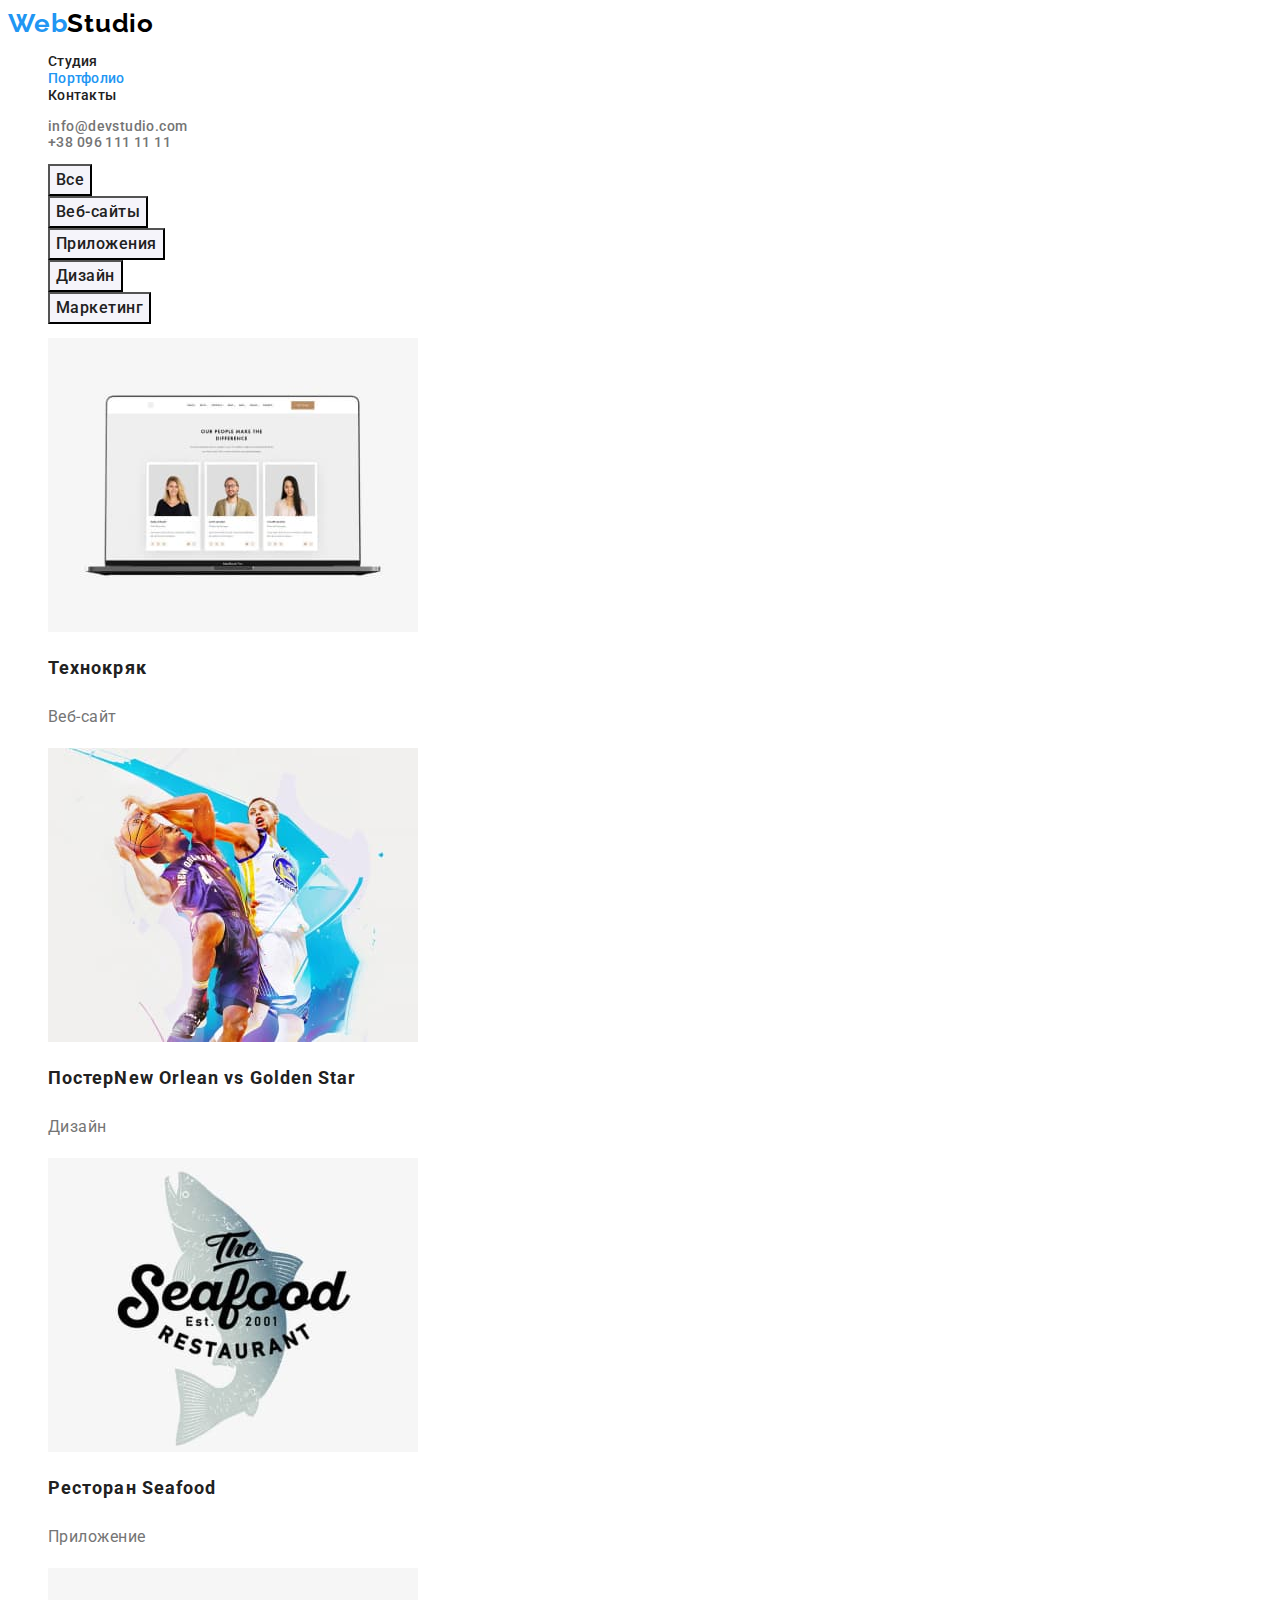
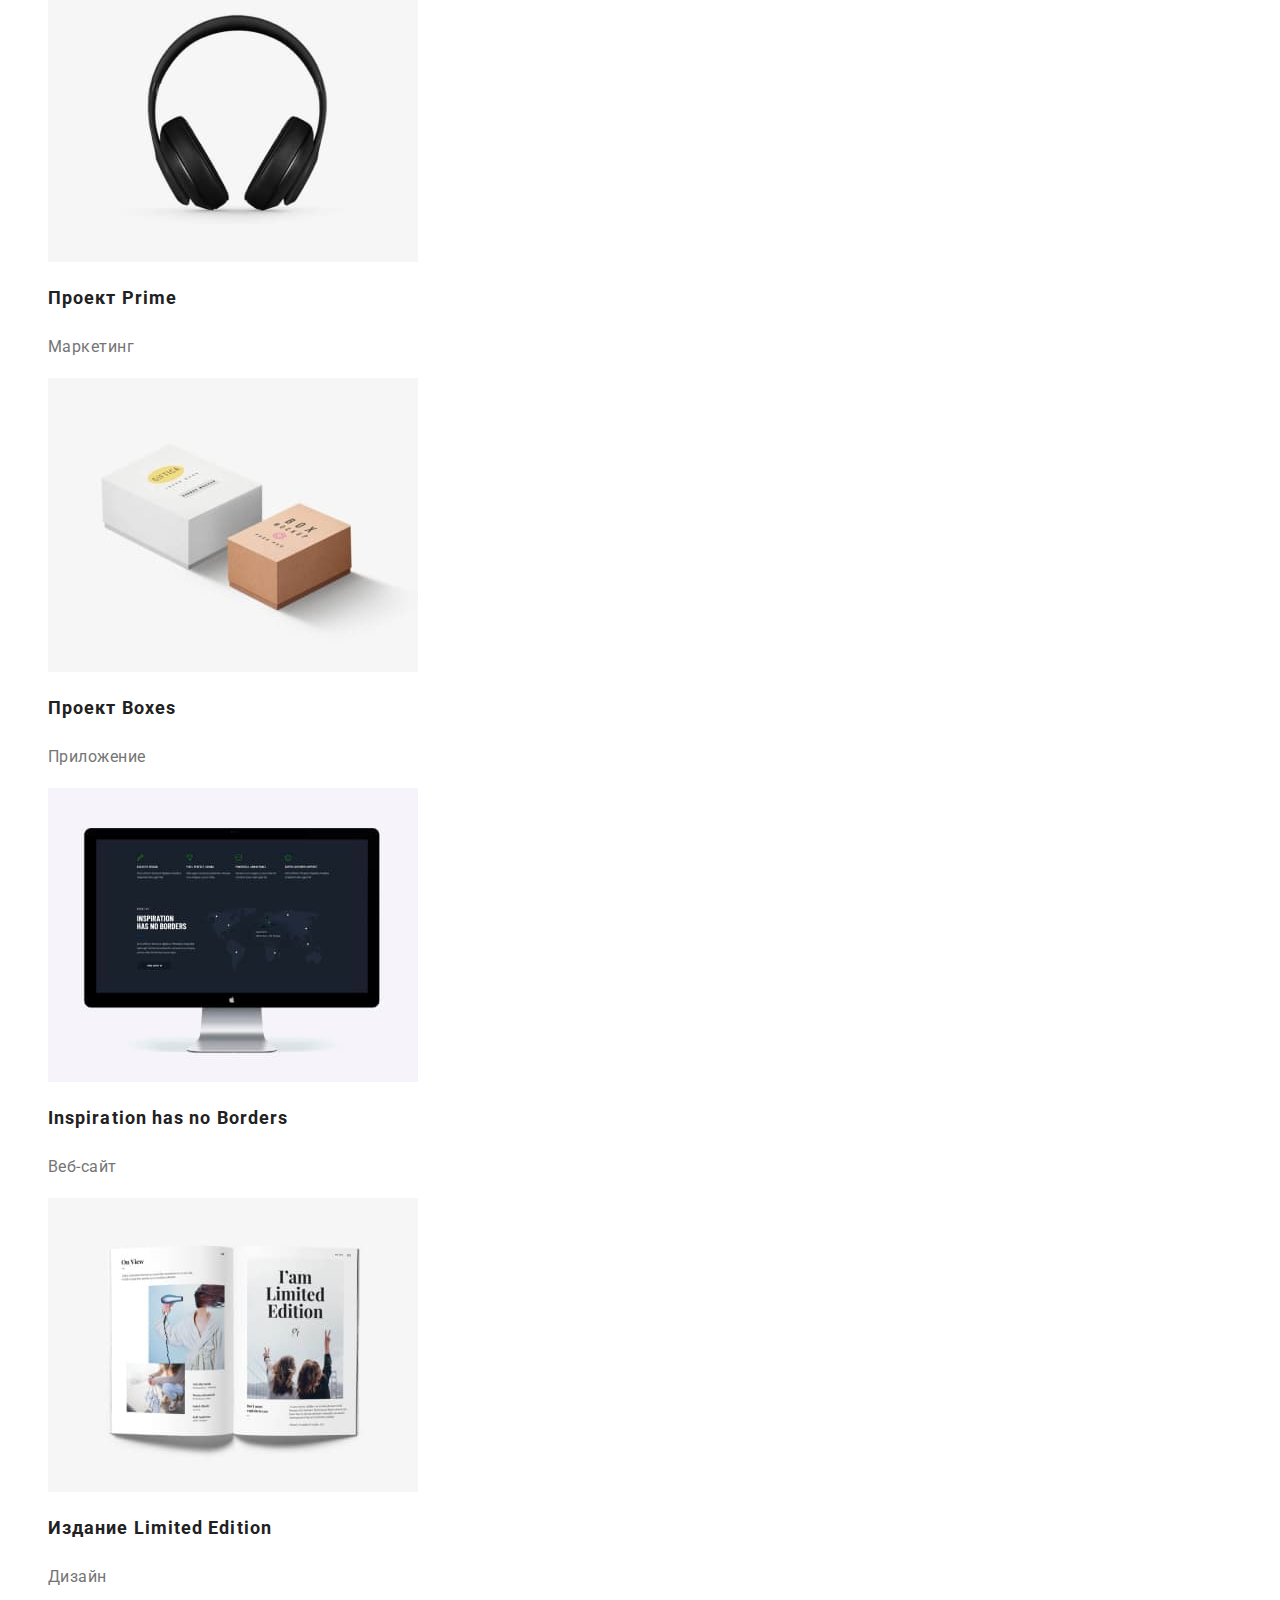
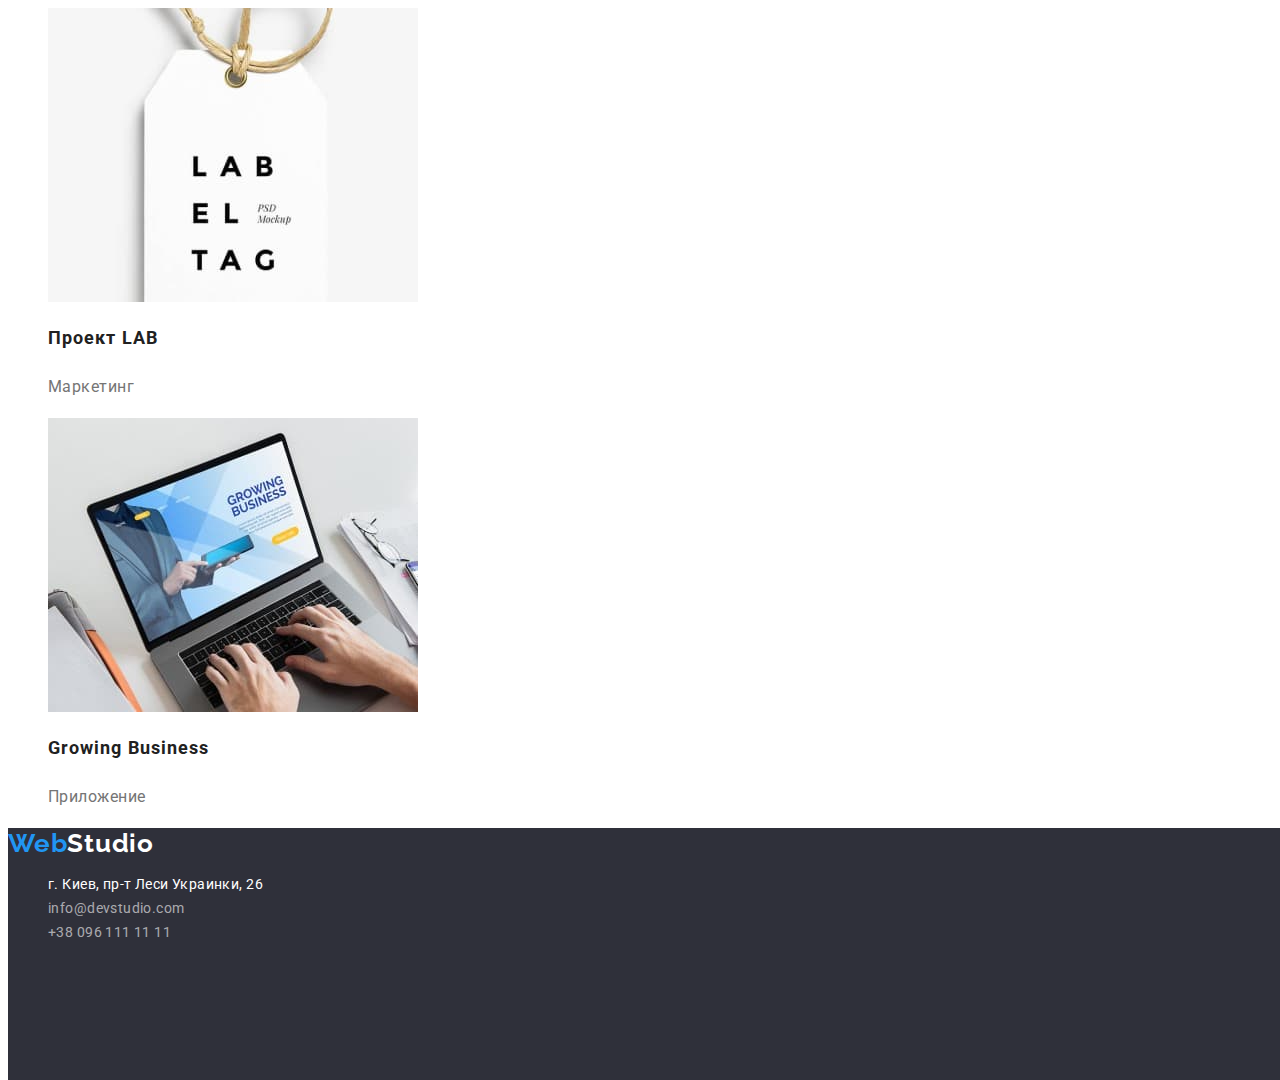
==== portfolio.html @ a4dda457 "Initial commit" ====
<!DOCTYPE html>
<html lang="ru">
<head>
    <meta charset="UTF-8">
    <meta http-equiv="X-UA-Compatible" content="IE=edge">
    <meta name="viewport" content="width=device-width, initial-scale=1.0">
    <title>Portfolio</title>
    <link href="https://fonts.googleapis.com/css2?family=Oleo+Script&family=Raleway:wght@700&family=Roboto:wght@400;500;700;900&display=swap" rel="stylesheet">
    <link rel="stylesheet" href="./CSS/styles.css">
</head>
<body>
    <!---Шапка сайта-->
    <header class="header">
        <nav class="nav">
            <a class="nav-logo-link link" href=""><span class="logo">Web</span>Studio</a>
            <ul class="nav-list">
                <li class="nav-item item"><a class="nav-link link" href="./index.html">Студия</a></li>
                <li class="nav-item item"><a class="nav-link link current" href="./portfolio.html">Портфолио</a></li>
                <li class="nav-item item"><a class="nav-link link" href="">Контакты</a></li>
            </ul>
        </nav>
            <ul class="header-contact">
                <li class="contact-item item"><a class="contact-link link" href="mailto:info@devstudio.com">info@devstudio.com</a></li>
                <li class="contact-item item"><a class="contact-link link" href="tel:+380961111111">+38 096 111 11 11</a></li>
            </ul>
        </header>

    <main>
         <section class="project">
            <h1 hidden>Портфолио</h1> 
            <!---Фильтр-->   
            <ul class="filter-list">
                <li class="filter-item item">
                   <button class="filter-btn" type="button">Все</button>
                </li>
                <li class="filter-item item">
                    <button class="filter-btn" type="button">Веб-сайты</button>
                   </li>
                <li class="filter-item item">
                    <button class="filter-btn" type="button">Приложения</button>
                   </li>
                <li class="filter-item item">
                    <button class="filter-btn" type="button">Дизайн</button>
                   </li>
                <li class="filter-item item">
                    <button class="filter-btn" type="button">Маркетинг</button>
                   </li>
                   <!---Портфолио-->
            </ul> 
             <ul class="project-list">
                <li class="project-item item">
                     <a class="project-link link" href="">
                        <img class="project-img" src="./images/img21.jpg" alt="Ноут с сайтом" width="370" height="294">
                        <h2 class="project-title">Технокряк</h2>
                        <p class="project-text" >Веб-сайт</p>
                        <!--
                        <p>Технокряк это современная площадка распространения коронавируса. Компании используют эту платформу для цифрового шпионажа и атак на защищённые сервера конкурентов.</p>-->
                     </a>
                </li>
                <li class="project-item item">
                     <a class="project-link link" href="">
                        <img class="project-img" src="./images/img22.jpg" alt="Баскетболисты" width="370" height="294">
                        <h2 class="project-title">Постер<span lang="en">New Orlean vs Golden Star</span> </h2>
                        <p class="project-text">Дизайн</p>
                     </a>
                </li>
                <li class="project-item item">
                    <a class="project-link link" href="">
                       <img src="./images/img23.jpg" alt="Рыба с надписью" width="370" height="294">
                       <h2 class="project-title">Ресторан <span lang="en">Seafood</span></h2>
                       <p class="project-text">Приложение</p>
                    </a>
                </li>
                <li class="project-item item">
                <a class="project-link link" href="">
                   <img src="./images/img24.jpg" alt="Наушнии" width="370" height="294"> 
                   <h2 class="project-title">Проект <span lang="en">Prime</span></h2>
                   <p class="project-text">Маркетинг</p>
                </a>
                </li>
                <li class="project-item item">
                    <a class="project-link link" href="">
                       <img src="./images/img25.jpg" alt="Две коробки" width="370" height="294">
                       <h2 class="project-title">Проект <span lang="en">Boxes</span></h2>
                       <p class="project-text">Приложение</p>
                    </a>
                </li>
                <li class="project-item item">
                   <a class="project-link link" href="">
                      <img src="./images/img26.jpg" alt="Компьютер с активной страницей сайта" width="370" height="294">
                      <h2 class="project-title" lang="en">Inspiration has no Borders</h2>
                      <p class="project-text">Веб-сайт</p>
                   </a>
                </li>
                <li class="project-item item">
               <a class="project-link link" href="">
                  <img src="./images/img27.jpg" alt="Журнал в развороте" width="370" height="294">
                  <h2 class="project-title">Издание <span lang="en">Limited Edition</span></h2>
                  <p class="project-text">Дизайн</p>
               </a>
                </li>
                <li class="project-item item">
                    <a class="project-link link" href="">
                       <img src="./images/img28.jpg" alt="Ярлык" width="370" height="294">
                       <h2 class="project-title">Проект <span lang="en">LAB</span></h2>
                       <p class="project-text">Маркетинг</p>
                    </a>
                </li>
                <li class="project-item item">
                <a class="project-link link" href="">
                   <img src="./images/img29.jpg" alt="Ноут с руками на клавиатуре" width="370" height="294">
                   <h2 class="project-title" lang="en">Growing Business</h2>
                   <p class="project-text">Приложение</p>
                </a>
                </li>
             </ul>
         </section>
    </main>
<!---Футор-->
    <footer class="footer">
        <a class="footer-logo-link link" href=""><span class="logo">Web</span>Studio</a>
        <address class="footer-address">
         <ul class="address-list"> 
            <li class="address-item item"><a class="adress-location link" href="https://goo.gl/maps/wizjQyX9kH2uUNJ5A" target="_blank" rel="noopener noreferrer">г. Киев, пр-т Леси Украинки, 26</a></li>
            <li class="address-item item"><a class="address-link link" href="mailto:info@devstudio.com">info@devstudio.com</a></li>
            <li class="address-item item"><a class="address-link link" href="tel:+380961111111">+38 096 111 11 11</a></li>
         </ul>
        </address>
    </footer>
</body>
</html>
---- CSS/styles.css ----
:root {
 /*Основные шрифты*/
--main-font: Roboto, sans-serif;
--sacondary-font: Raleway, sans-serif;
 /*Цвет текста*/
--main-color: #757575;
--white-text: #FFFFFF;
--select-color: #2196F3;
--bleak-text: #000000;
--main-grey: #212121;
/*Цвет фона*/
--main-background: #FFFFFF;
--footer-background: #2F303A;
--section-background: #F5F4FA;
/*Цвет кнопок*/
--activ-btn: #188CE8;
}

body {
    color: var(--main-color);
    background-color: var(--main-background);
    font-family: var(--main-font);
    font-weight: 400;
    font-size: 14px;
    line-height: 1,71;
    letter-spacing: 0.03em;
}
.header {
    /*position: absolute;
    width: 1600px;
    height: 80px;
    left: 0px;
    top: 0px;*/
    background: var(--main-background);}
              /*Логотип*/
.nav-logo-link, .footer-logo-link {
    font-family: var(--sacondary-font);
    font-weight: 700;
    font-size: 26px;
    line-height: 1.19;
    letter-spacing: 0.03em;}
.nav-logo-link {
    color: var(--bleak-text);}
.footer-logo-link {
    color: var(--white-text);}
.logo {
    color: var(--select-color)}

.team {
    background-color: var(--section-background);
}
.link {
    text-decoration: none;}
.item {
    list-style-type: none;}
.nav-link {
font-family: var(--main-font);
font-weight: 500;
font-size: 14px;
line-height: 1.14;
letter-spacing: 0.02em;
color: var(--main-grey);
}
.contact-link {
    font-weight: 500;
    color: var(--main-color);
}
.nav-link:hover,
.nav-link:focus, .contact-link:hover, .contact-link:focus {
    color: var(--select-color);
}
.link.current {
    color: var(--select-color);
}
         /*Герой*/

.hero {
    width: 1600px;
    /*position: absolute;
height: 600px;
left: 0px;
top: 80px;*/
background: var(--footer-background);}
.hero-title {
font-family: var(--main-font);
font-weight: 900;
font-size: 44px;
line-height: 1.36;
text-align: center;
letter-spacing: 0.06em;
text-transform: uppercase;
color: var(--white-text); }
          /*Кнопка*/
.hero-btn {
    width: 200px;
    height: 50px;
    left: 700px;
    font-family: var(--main-font);
    font-weight: 700;
    font-size: 16px;
    line-height: 1.88;
    text-align: center;
    color: var(--white-text);
    background-color: var(--select-color);
}
.hero-btn:hover, .hero-btn:focus {
    background-color: var(--activ-btn);
}
       /*Особенности*/
.peculiarity-title {
font-family: var(--main-font);
font-weight: 700;
font-size: 14px;
line-height: 1.14;
letter-spacing: 0.03em;
text-transform: uppercase;
color: var(--main-grey)}
.peculiarity-text {
    font-family: var(--main-font);
font-weight: normal400;
font-size: 14px;
line-height: 1.71;
letter-spacing: 0.03em;
color: var(--main-color);
}
      /*Команда*/
.team-list {
    width: 1600px;
    background-color: var(--section-background);
}
.team-title {
    font-family: var(--main-font);
    font-weight: 500;
    font-size: 16px;
    line-height: 1.19;
/*
letter-spacing: 0.03em;*/
color: var(--main-grey);
}
.team-text {
    font-family: var(--main-font);
    font-weight: 400;
    font-size: 16px;
    line-height: 1.19;
/* text-align: center;*/
    letter-spacing: 0.03em;
    color: var(--main-color);
}
.performance-title, .team-caption {
    font-family: var(--main-font);
    font-weight: 700;
    font-size: 36px;
    line-height: 1.17;
    text-align: center;
    letter-spacing: 0.03em;
    color: var(--main-grey);
}
          /*Футер*/
.footer {
    background-color: var(--footer-background);
    position: absolute;
    width: 1600px;
    height: 252px;
    color: var(--white-text);
    background: var(--footer-background)
}
.adress-location, .address-link {
    font-style: normal;
    font-family: var(--main-font);
    font-weight: 400;
    font-size: 14px;
    line-height: 1.71;
}
.adress-location {
    color: var(--white-text)}
.address-link {
        color: rgba(255, 255, 255, 0.6);}

 /*Портфолио*/
 .filter-btn {
    font-family: var(--main-font);
    font-weight: 500;
    font-size: 16px;
    line-height: 1.63;
    text-align: center;
    letter-spacing: 0.03em;
    color: var(--main-grey);
    background: var(--section-background);
 }
 .filter-btn:hover, .filter-btn:focus {
    color: var(--white-text);
    background: #2196F3;}
.project-title {
    font-family: var(--main-font);
    font-weight: 700;
    font-size: 18px;
    line-height: 2;
    letter-spacing: 0.06em;
    color: var(--main-grey);}
.project-text {
    font-family: var(--main-font);
    font-weight: 400;
    font-size: 16px;
    line-height: 1.88;
    letter-spacing: 0.03em;
    color: var(--main-color)}
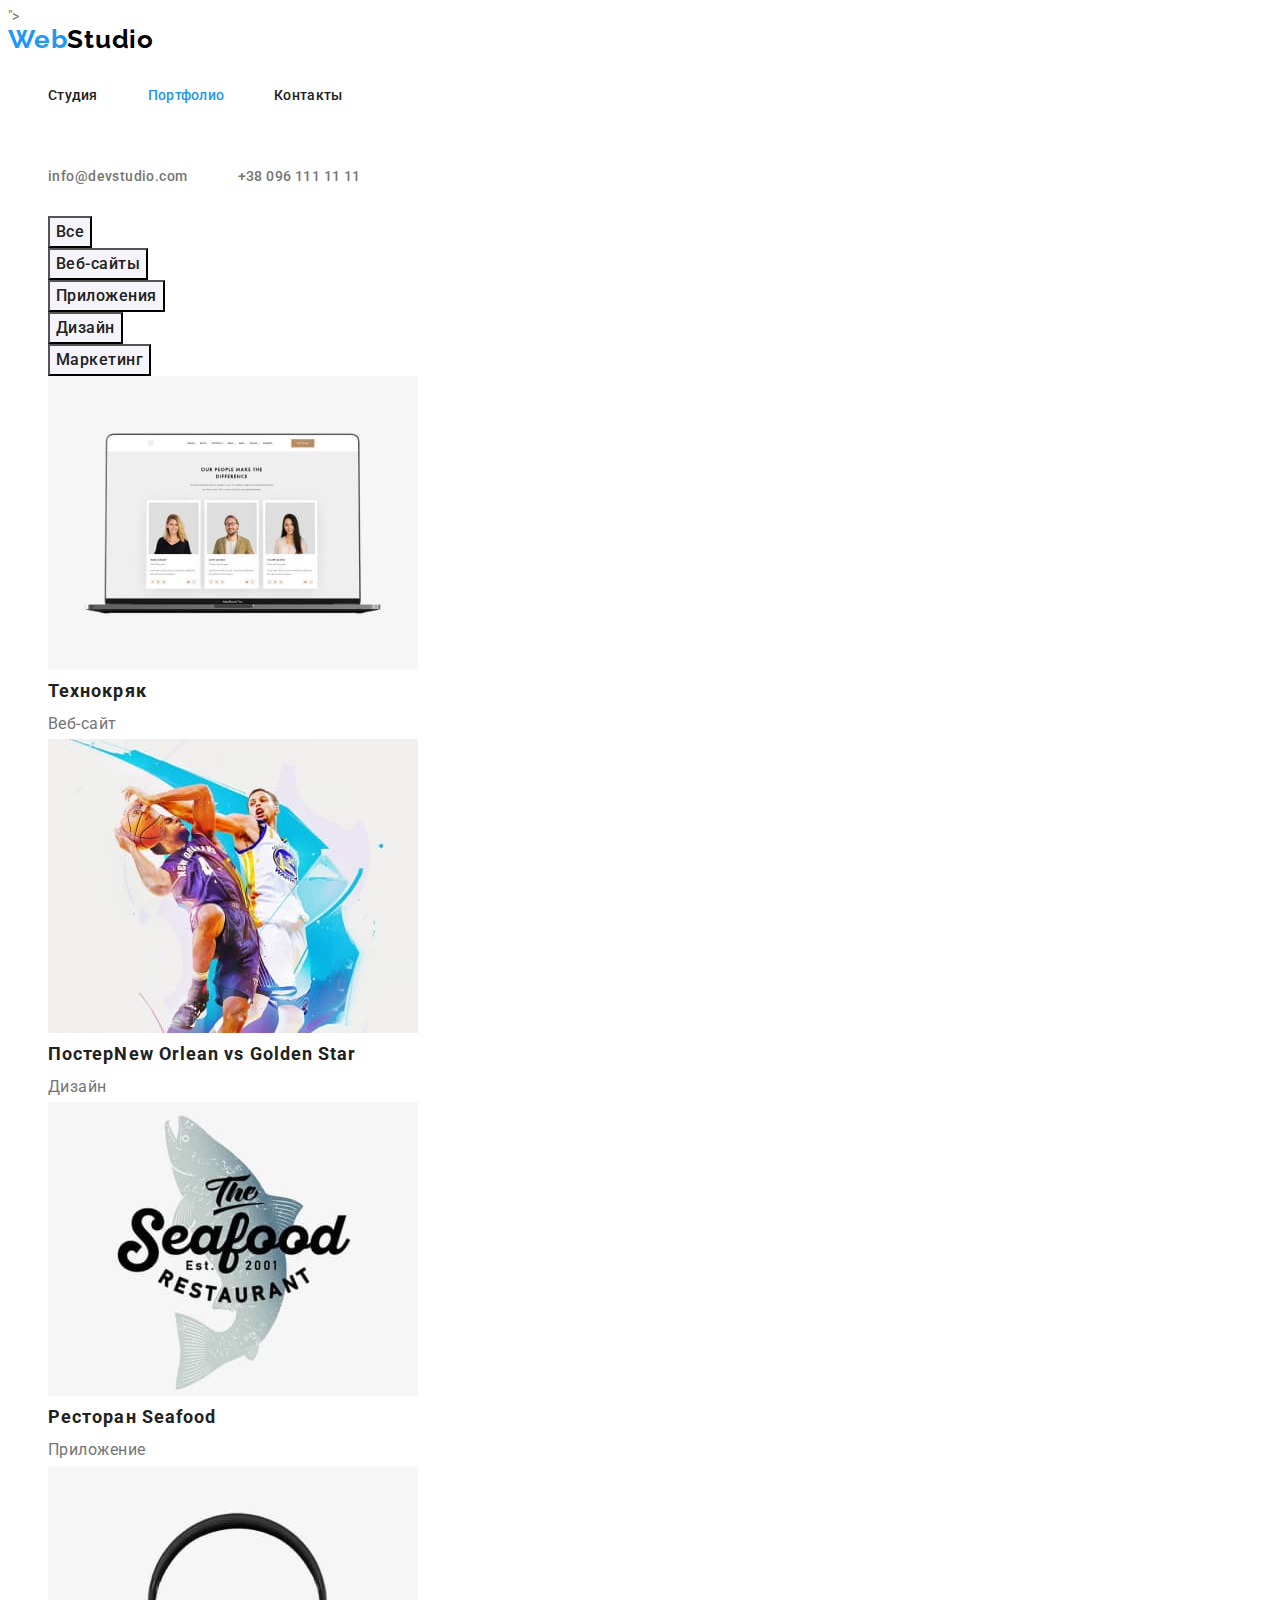
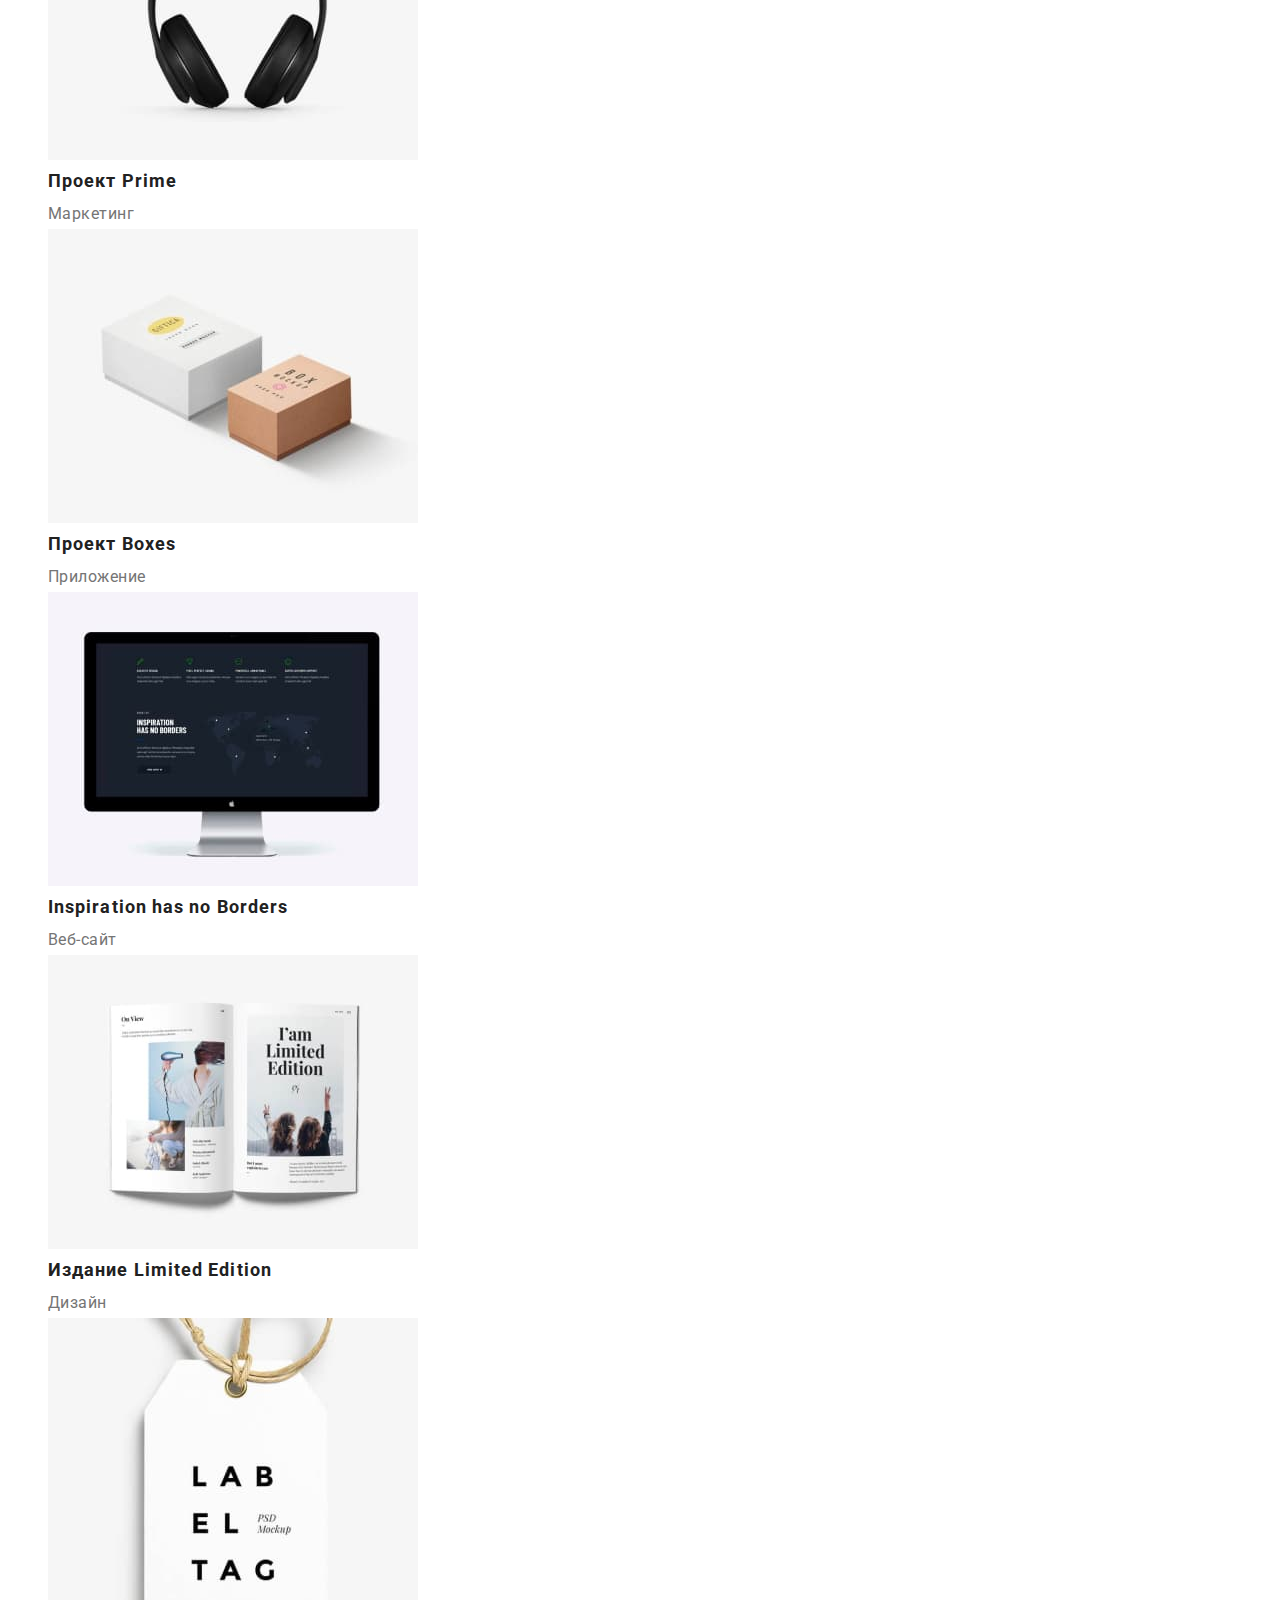
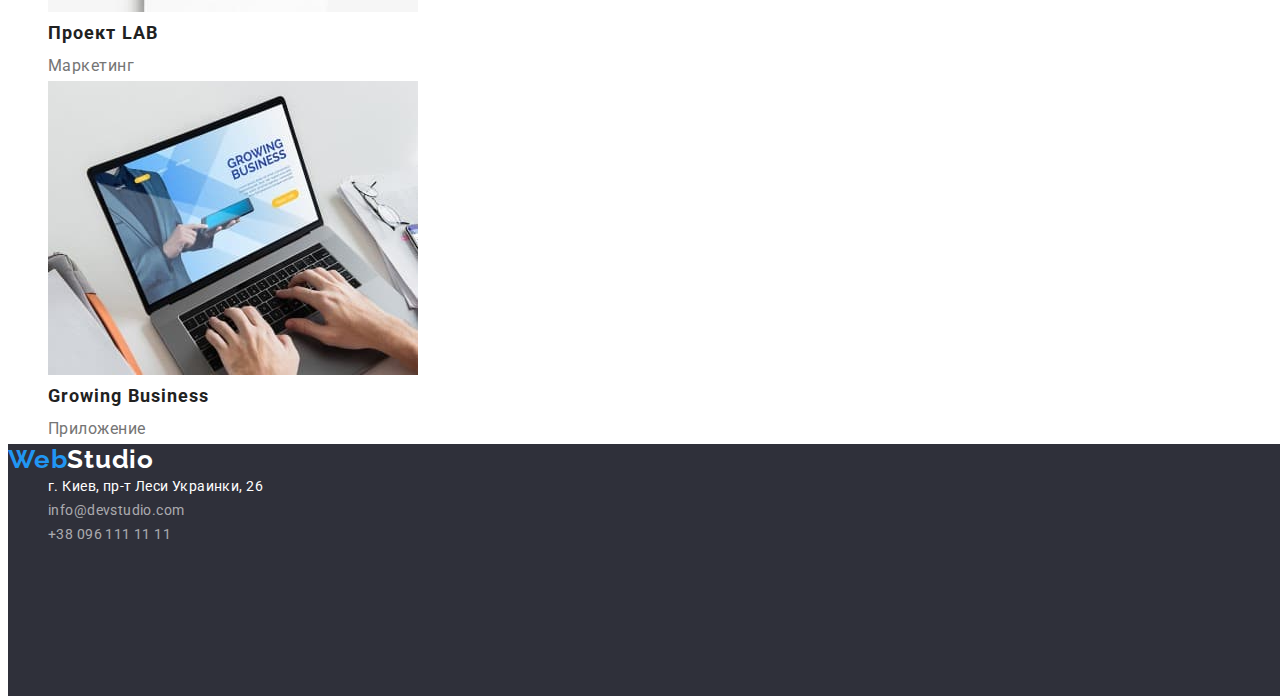
==== commit eb547430: "Стилизирует header" ====
--- a/portfolio.html
+++ b/portfolio.html
@@ -1,4 +1,4 @@
-<!DOCTYPE html>
+ <!DOCTYPE html>
 <html lang="ru">
 <head>
     <meta charset="UTF-8">
@@ -6,6 +6,7 @@
     <meta name="viewport" content="width=device-width, initial-scale=1.0">
     <title>Portfolio</title>
     <link href="https://fonts.googleapis.com/css2?family=Oleo+Script&family=Raleway:wght@700&family=Roboto:wght@400;500;700;900&display=swap" rel="stylesheet">
+    <link rel="stylesheet" href="https://cdnjs.cloudflare.com/ajax/libs/modern-normalize/1.1.0/modern-normalize.min.css" integrity="sha512-wpPYUAdjBVSE4KJnH1VR1HeZfpl1ub8YT/NKx4PuQ5NmX2tKuGu6U/JRp5y+Y8XG2tV+wKQpNHVUX03MfMFn9Q==" crossorigin="anonymous" referrerpolicy="no-referrer" />">
     <link rel="stylesheet" href="./CSS/styles.css">
 </head>
 <body>
--- a/CSS/styles.css
+++ b/CSS/styles.css
@@ -1,3 +1,9 @@
+*,
+*::before,
+*::after {
+  box-sizing: border-box;
+}
+
 :root {
  /*Основные шрифты*/
 --main-font: Roboto, sans-serif;
@@ -15,7 +21,19 @@
 /*Цвет кнопок*/
 --activ-btn: #188CE8;
 }
-
+h1, h2, h3, h4, h5, p, ul, ol {
+    margin-top: 0;
+    margin-bottom: 0;
+}
+
+.container {
+    margin-left: auto;
+    margin-right: auto;
+    width: 1200px;
+    padding-left: 15px;
+    padding-right: 15px;
+    outline: 2px solid tomato;
+}
 body {
     color: var(--main-color);
     background-color: var(--main-background);
@@ -39,15 +57,33 @@
     font-size: 26px;
     line-height: 1.19;
     letter-spacing: 0.03em;}
+.n-l-l {
+    margin-right: 93px;
+    /*margin-left: 15px;*/
+}
 .nav-logo-link {
     color: var(--bleak-text);}
 .footer-logo-link {
     color: var(--white-text);}
 .logo {
     color: var(--select-color)}
+.nav-item, .contact-item {
+    padding-top: 32px;
+    padding-bottom: 32px;
+    margin-right: 50px;
+}
+.nav-item:last-child, .contact-item:last-child {
+    margin-right: 0;
+}
+
 
 .team {
     background-color: var(--section-background);
+}
+.list {
+    padding-left: 0;
+    /*margin: 0;
+    padding: 0;*/
 }
 .link {
     text-decoration: none;}
@@ -62,8 +98,13 @@
 color: var(--main-grey);
 }
 .contact-link {
+    /*padding-top: 32px;
+    padding-bottom: 32px;*/
     font-weight: 500;
     color: var(--main-color);
+}
+.contact-link li {
+    outline: 2px solid turquoise;   
 }
 .nav-link:hover,
 .nav-link:focus, .contact-link:hover, .contact-link:focus {
@@ -71,6 +112,17 @@
 }
 .link.current {
     color: var(--select-color);
+}
+.header-container, .nav-list, .header-contact {
+    display: flex;
+}
+.nav {
+    align-items: center;   
+}
+.general-nav {
+    display: flex;
+    align-items: center;
+    justify-content: space-between;
 }
          /*Герой*/
 
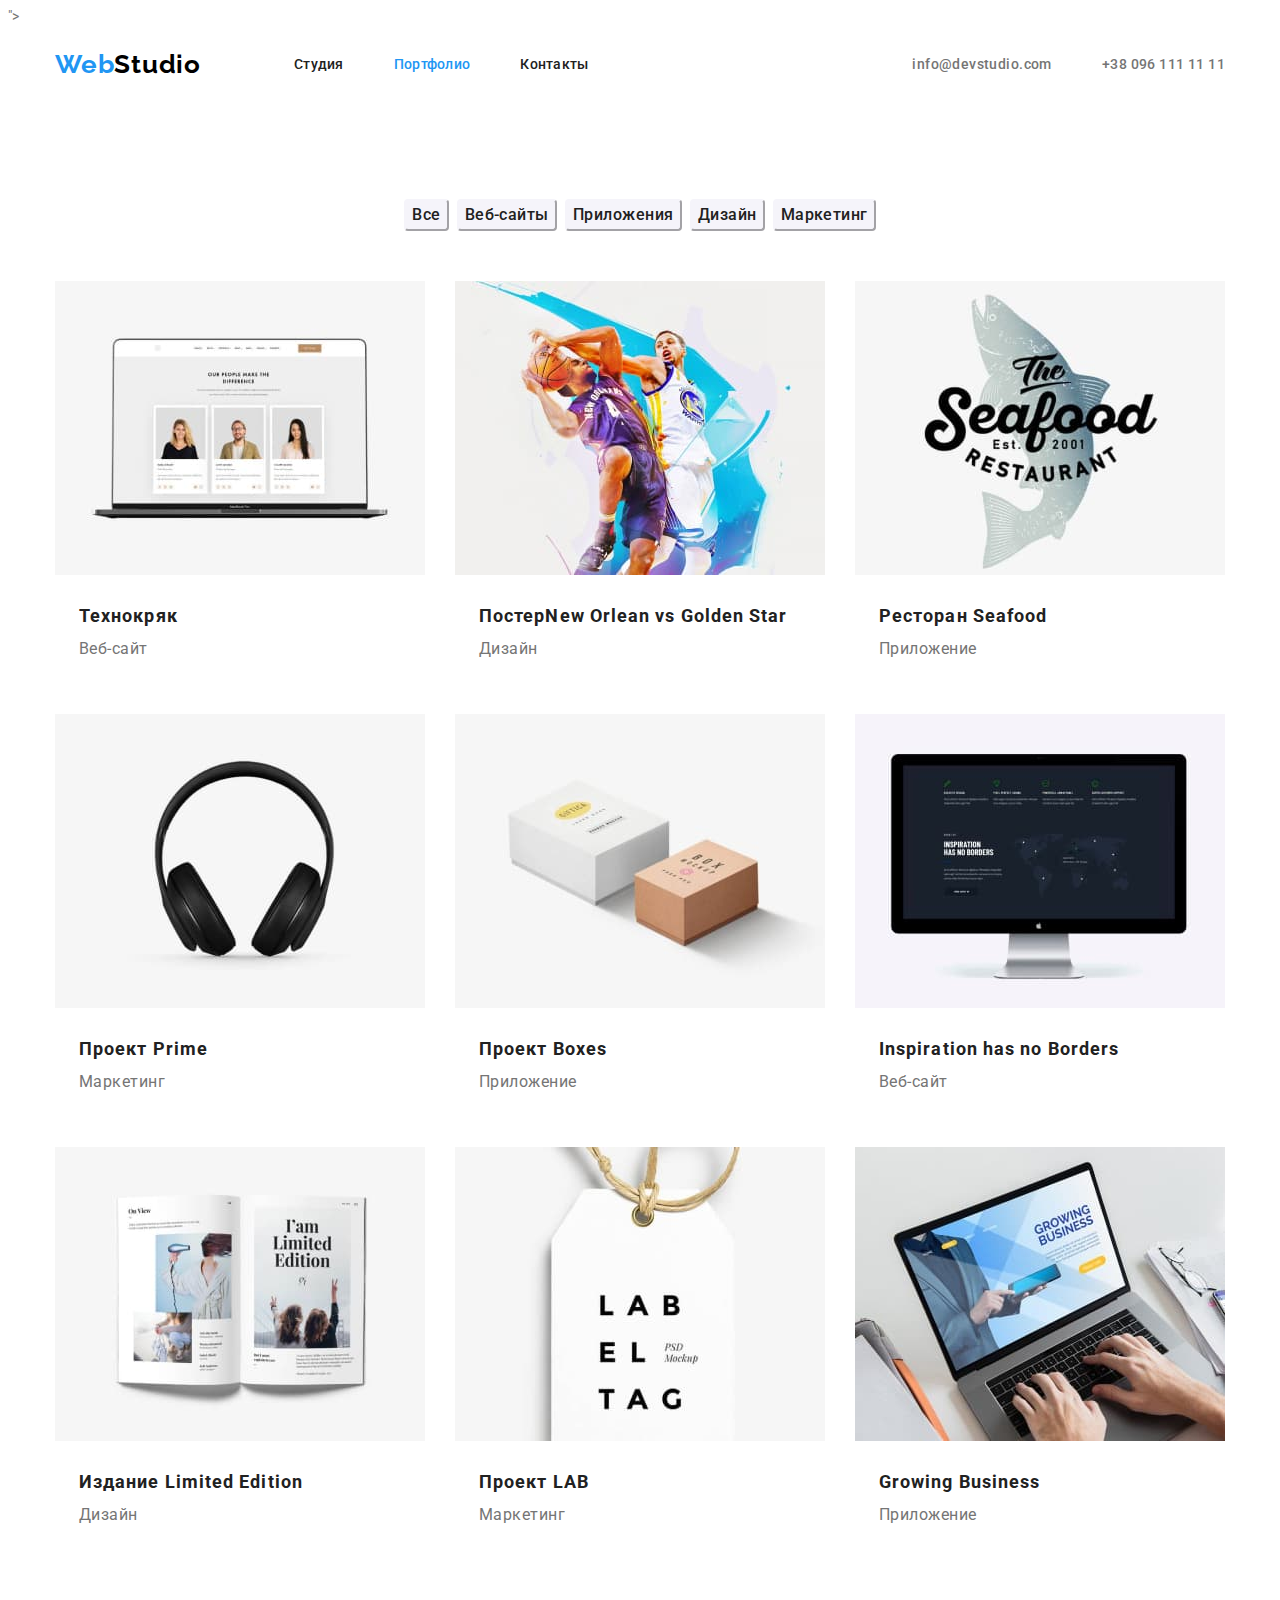
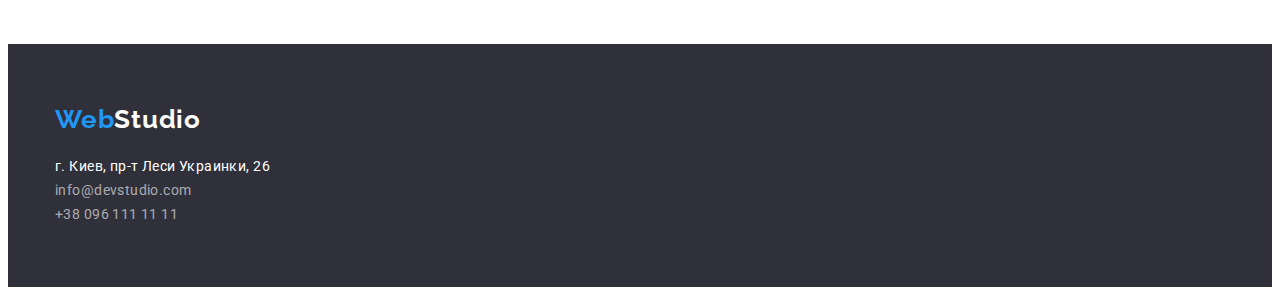
==== commit 9a8681e9: "Применяет свойства к контейнеру и его элементам" ====
--- a/portfolio.html
+++ b/portfolio.html
@@ -12,22 +12,27 @@
 <body>
     <!---Шапка сайта-->
     <header class="header">
-        <nav class="nav">
-            <a class="nav-logo-link link" href=""><span class="logo">Web</span>Studio</a>
-            <ul class="nav-list">
-                <li class="nav-item item"><a class="nav-link link" href="./index.html">Студия</a></li>
-                <li class="nav-item item"><a class="nav-link link current" href="./portfolio.html">Портфолио</a></li>
-                <li class="nav-item item"><a class="nav-link link" href="">Контакты</a></li>
-            </ul>
-        </nav>
-            <ul class="header-contact">
-                <li class="contact-item item"><a class="contact-link link" href="mailto:info@devstudio.com">info@devstudio.com</a></li>
-                <li class="contact-item item"><a class="contact-link link" href="tel:+380961111111">+38 096 111 11 11</a></li>
-            </ul>
-        </header>
+        <div class="container general-nav">
+         <nav class="nav header-container">
+             <div class="n-l-l">
+           <a class="nav-logo-link link" href=""><span class="logo">Web</span>Studio</a>
+             </div>
+           <ul class="nav-list list">
+               <li class="nav-item item"><a class="nav-link link" href="./index.html">Студия</a></li>
+               <li class="nav-item item"><a class="nav-link link current" href="./portfolio.html">Портфолио</a></li>
+               <li class="nav-item item"><a class="nav-link link" href="">Контакты</a></li>
+           </ul>
+         </nav>
+           <ul class="header-contact">
+               <li class="contact-item item"><a class="contact-link link" href="mailto:info@devstudio.com">info@devstudio.com</a></li>
+               <li class="contact-item item"><a class="contact-link link" href="tel:+380961111111">+38 096 111 11 11</a></li>
+           </ul>
+        </div>
+       </header>
 
     <main>
          <section class="project">
+             <div class="container">
             <h1 hidden>Портфолио</h1> 
             <!---Фильтр-->   
             <ul class="filter-list">
@@ -115,18 +120,21 @@
                 </a>
                 </li>
              </ul>
+            </div>
          </section>
     </main>
 <!---Футор-->
     <footer class="footer">
-        <a class="footer-logo-link link" href=""><span class="logo">Web</span>Studio</a>
-        <address class="footer-address">
-         <ul class="address-list"> 
-            <li class="address-item item"><a class="adress-location link" href="https://goo.gl/maps/wizjQyX9kH2uUNJ5A" target="_blank" rel="noopener noreferrer">г. Киев, пр-т Леси Украинки, 26</a></li>
-            <li class="address-item item"><a class="address-link link" href="mailto:info@devstudio.com">info@devstudio.com</a></li>
-            <li class="address-item item"><a class="address-link link" href="tel:+380961111111">+38 096 111 11 11</a></li>
-         </ul>
-        </address>
-    </footer>
+        <div class="container">
+           <a class="footer-logo-link link" href=""><span class="logo">Web</span>Studio</a>
+           <address class="footer-address">
+            <ul class="address-list"> 
+               <li class="address-item item"><a class="adress-location link" href="https://goo.gl/maps/wizjQyX9kH2uUNJ5A" target="_blank" rel="noopener noreferrer">г. Киев, пр-т Леси Украинки, 26</a></li>
+               <li class="address-item item"><a class="address-link link" href="mailto:info@devstudio.com">info@devstudio.com</a></li>
+               <li class="address-item item"><a class="address-link link" href="tel:+380961111111">+38 096 111 11 11</a></li>
+            </ul>
+           </address>
+        </div>
+       </footer>
 </body>
 </html>
--- a/CSS/styles.css
+++ b/CSS/styles.css
@@ -25,6 +25,9 @@
     margin-top: 0;
     margin-bottom: 0;
 }
+ul, ol {
+    padding-left: 0;
+}
 
 .container {
     margin-left: auto;
@@ -32,7 +35,7 @@
     width: 1200px;
     padding-left: 15px;
     padding-right: 15px;
-    outline: 2px solid tomato;
+    /*outline: 2px solid tomato;*/
 }
 body {
     color: var(--main-color);
@@ -127,39 +130,63 @@
          /*Герой*/
 
 .hero {
-    width: 1600px;
-    /*position: absolute;
+    /*width: 1600px;
 height: 600px;
 left: 0px;
 top: 80px;*/
+/*position: absolute;*/
+text-align: center;
+padding-bottom: 200px;
+padding-top: 200px;
 background: var(--footer-background);}
 .hero-title {
 font-family: var(--main-font);
 font-weight: 900;
 font-size: 44px;
 line-height: 1.36;
-text-align: center;
 letter-spacing: 0.06em;
 text-transform: uppercase;
+margin-bottom: 30px;
 color: var(--white-text); }
           /*Кнопка*/
 .hero-btn {
-    width: 200px;
+    /*width: 200px;
     height: 50px;
-    left: 700px;
+    left: 700px;*/
+    padding: 10px 32px;
     font-family: var(--main-font);
     font-weight: 700;
     font-size: 16px;
     line-height: 1.88;
     text-align: center;
+    border-radius: 4px;
+    border-color: var(--select-color);
     color: var(--white-text);
     background-color: var(--select-color);
 }
 .hero-btn:hover, .hero-btn:focus {
     background-color: var(--activ-btn);
+    border-color: var(--activ-btn);
 }
        /*Особенности*/
+.peculiarities {
+    padding-top: 94px;   
+}
+.peculiarity-list {
+    display: flex;
+}
+.peculiarity-item {
+    width: calc(100% - 3*30px/ 4);
+}
+.peculiarity-item:not(:last-child) {
+    margin-right: 30px;
+}
+.performance, .team {
+    padding-bottom: 94px;
+    padding-top: 94px;   
+}
 .peculiarity-title {
+    margin-bottom: 10px;
 font-family: var(--main-font);
 font-weight: 700;
 font-size: 14px;
@@ -176,15 +203,31 @@
 color: var(--main-color);
 }
       /*Команда*/
+.team {
+    text-align: center;
+background-color: var(--section-background);    
+}
 .team-list {
-    width: 1600px;
-    background-color: var(--section-background);
+    display: flex;
+    /*width: 1600px;
+    background-color: var(--section-background);*/
+}
+.team-caption {
+    margin-bottom: 50px;
+}
+.team-item:not(:last-child) {
+    margin-right: 30px;
+    width: calc(100% - 3*30px/ 4);
+}
+.team-img {
+    margin-bottom: 30px;
 }
 .team-title {
     font-family: var(--main-font);
     font-weight: 500;
     font-size: 16px;
     line-height: 1.19;
+    margin-bottom: 10px;
 /*
 letter-spacing: 0.03em;*/
 color: var(--main-grey);
@@ -196,8 +239,22 @@
     line-height: 1.19;
 /* text-align: center;*/
     letter-spacing: 0.03em;
+    margin-bottom: 30px;
     color: var(--main-color);
 }
+
+.performance-list {
+    display: flex;
+    width: calc(100% - 2*30px/ 3);  
+}
+.performance-item:not(:last-child) {
+    margin-right: 30px;
+}
+.performance-title {
+    margin-bottom: 50px;
+    text-align: center;
+}
+.performance-item
 .performance-title, .team-caption {
     font-family: var(--main-font);
     font-weight: 700;
@@ -209,12 +266,16 @@
 }
           /*Футер*/
 .footer {
-    background-color: var(--footer-background);
-    position: absolute;
+    padding-top: 60px;
+    padding-bottom: 60px;
+    /*position: absolute;
     width: 1600px;
-    height: 252px;
+    height: 252px;*/
     color: var(--white-text);
     background: var(--footer-background)
+}
+.address-list {
+    margin-top: 20px;
 }
 .adress-location, .address-link {
     font-style: normal;
@@ -229,6 +290,20 @@
         color: rgba(255, 255, 255, 0.6);}
 
  /*Портфолио*/
+ .project {
+     padding-top: 94px;
+     padding-bottom: 94px;
+     /*margin-right: -15px;
+    margin-left: -15px;*/
+ }
+ .filter-list {
+     display: flex;
+     justify-content: center;
+     margin-bottom: 50px;  
+ }
+ .filter-item:not(:last-child) {
+    margin-right: 8px;
+}
  .filter-btn {
     font-family: var(--main-font);
     font-weight: 500;
@@ -236,18 +311,39 @@
     line-height: 1.63;
     text-align: center;
     letter-spacing: 0.03em;
+    border-radius: 4px;
+    border-color: var(--section-background);
     color: var(--main-grey);
     background: var(--section-background);
  }
  .filter-btn:hover, .filter-btn:focus {
     color: var(--white-text);
-    background: #2196F3;}
+    background: #2196F3;
+    border-color: #2196F3;}
+.project-item {
+    /*width: calc(100% - 2*30px/ 3);*/
+    margin-right: 30px;
+    /*margin-left: 15px;*/
+    margin-bottom: 30px;
+}
+.project-item:nth-child(3n) {
+    margin-right: 0;
+}
+.project-item:nth-last-child(-n + 3) {
+    margin-bottom: 0;
+}
+.project-list {
+    display: flex;
+       flex-wrap: wrap;
+    }
 .project-title {
     font-family: var(--main-font);
     font-weight: 700;
     font-size: 18px;
     line-height: 2;
     letter-spacing: 0.06em;
+    margin-top: 20px;
+    margin-left: 24px;
     color: var(--main-grey);}
 .project-text {
     font-family: var(--main-font);
@@ -255,4 +351,6 @@
     font-size: 16px;
     line-height: 1.88;
     letter-spacing: 0.03em;
+    margin-bottom: 20px;
+    margin-left: 24px;
     color: var(--main-color)}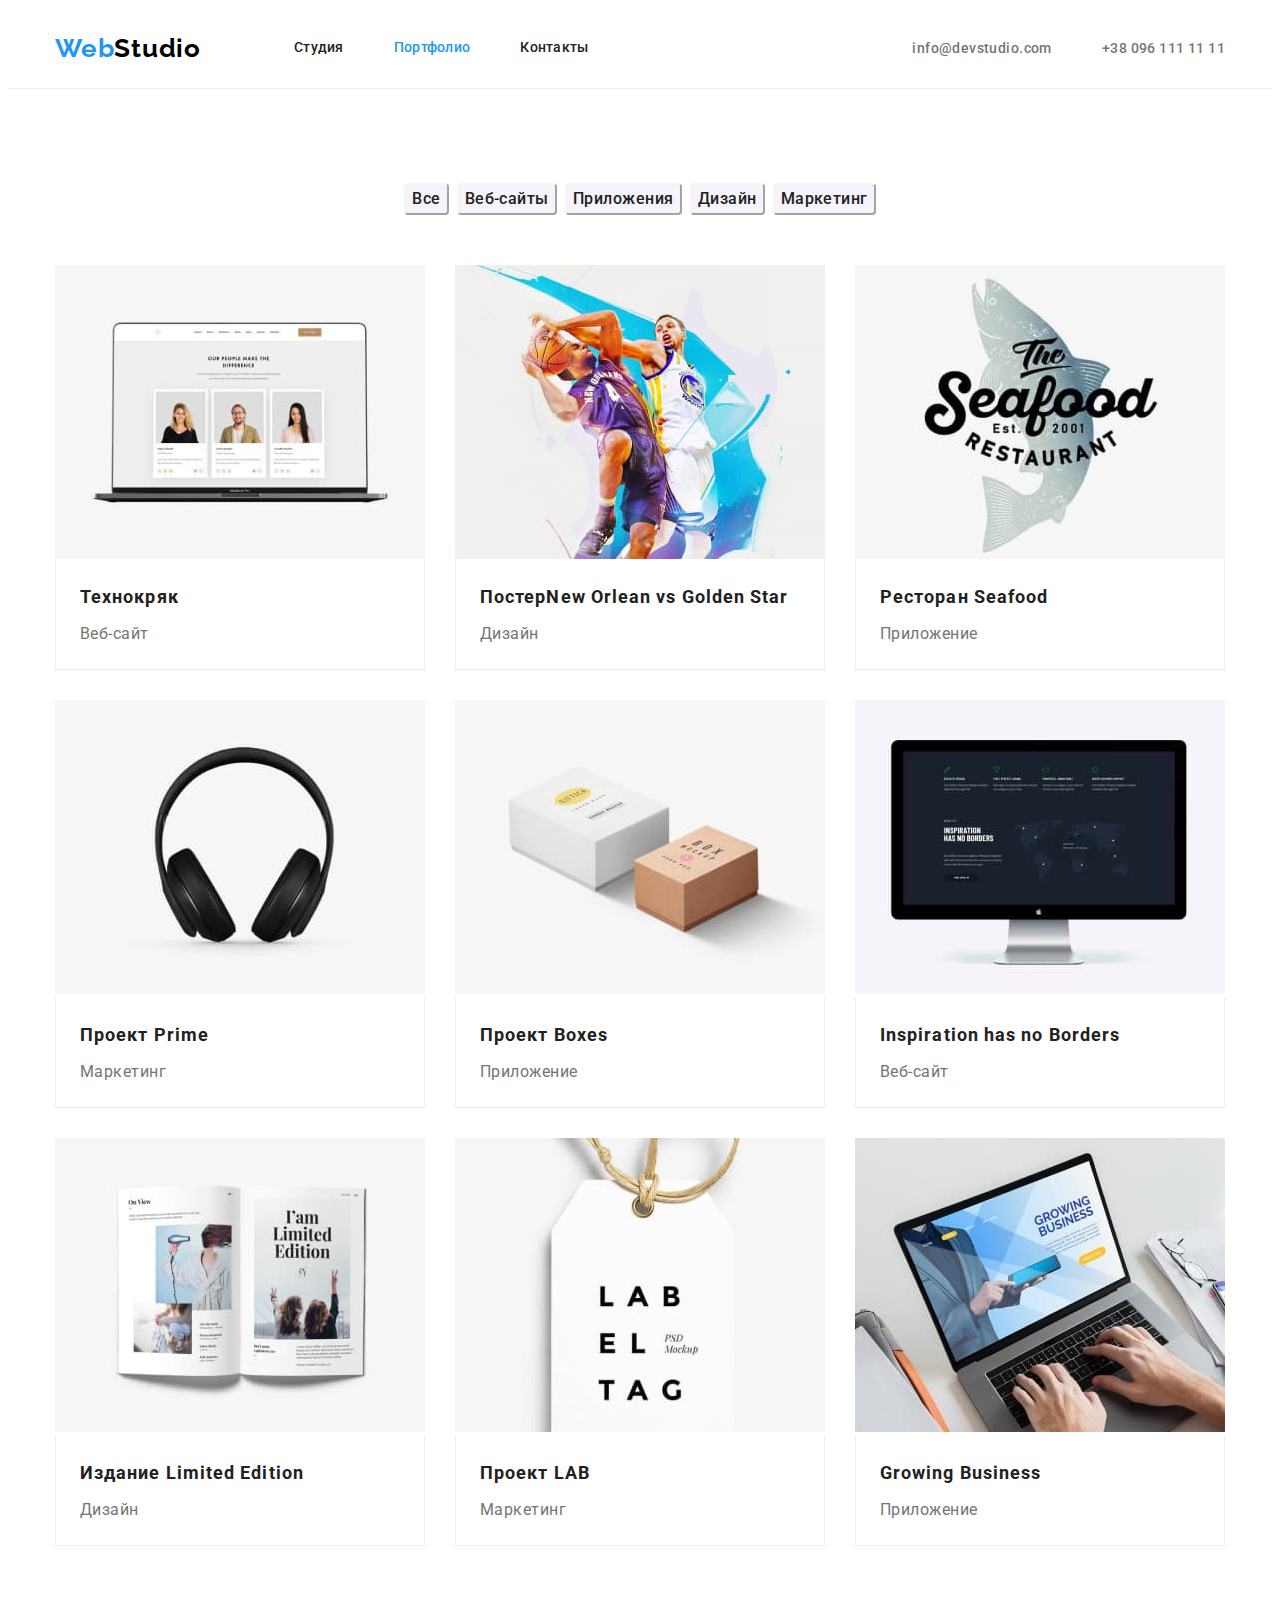
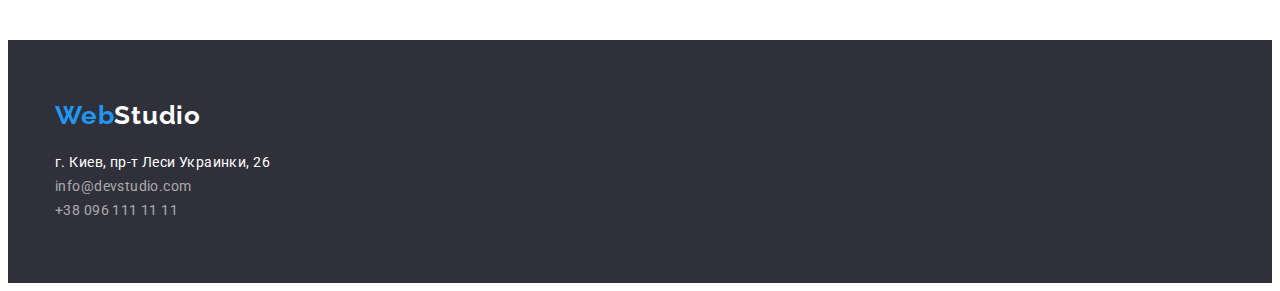
==== commit d1f918eb: "Корректирует после первой проверки" ====
--- a/portfolio.html
+++ b/portfolio.html
@@ -6,7 +6,7 @@
     <meta name="viewport" content="width=device-width, initial-scale=1.0">
     <title>Portfolio</title>
     <link href="https://fonts.googleapis.com/css2?family=Oleo+Script&family=Raleway:wght@700&family=Roboto:wght@400;500;700;900&display=swap" rel="stylesheet">
-    <link rel="stylesheet" href="https://cdnjs.cloudflare.com/ajax/libs/modern-normalize/1.1.0/modern-normalize.min.css" integrity="sha512-wpPYUAdjBVSE4KJnH1VR1HeZfpl1ub8YT/NKx4PuQ5NmX2tKuGu6U/JRp5y+Y8XG2tV+wKQpNHVUX03MfMFn9Q==" crossorigin="anonymous" referrerpolicy="no-referrer" />">
+    <link rel="stylesheet" href="https://cdnjs.cloudflare.com/ajax/libs/modern-normalize/1.1.0/modern-normalize.min.css" integrity="sha512-wpPYUAdjBVSE4KJnH1VR1HeZfpl1ub8YT/NKx4PuQ5NmX2tKuGu6U/JRp5y+Y8XG2tV+wKQpNHVUX03MfMFn9Q==" crossorigin="anonymous" referrerpolicy="no-referrer" />
     <link rel="stylesheet" href="./CSS/styles.css">
 </head>
 <body>
@@ -14,9 +14,7 @@
     <header class="header">
         <div class="container general-nav">
          <nav class="nav header-container">
-             <div class="n-l-l">
            <a class="nav-logo-link link" href=""><span class="logo">Web</span>Studio</a>
-             </div>
            <ul class="nav-list list">
                <li class="nav-item item"><a class="nav-link link" href="./index.html">Студия</a></li>
                <li class="nav-item item"><a class="nav-link link current" href="./portfolio.html">Портфолио</a></li>
@@ -57,8 +55,10 @@
                 <li class="project-item item">
                      <a class="project-link link" href="">
                         <img class="project-img" src="./images/img21.jpg" alt="Ноут с сайтом" width="370" height="294">
+                        <div class="container-project">
                         <h2 class="project-title">Технокряк</h2>
                         <p class="project-text" >Веб-сайт</p>
+                        </div>
                         <!--
                         <p>Технокряк это современная площадка распространения коронавируса. Компании используют эту платформу для цифрового шпионажа и атак на защищённые сервера конкурентов.</p>-->
                      </a>
@@ -66,57 +66,73 @@
                 <li class="project-item item">
                      <a class="project-link link" href="">
                         <img class="project-img" src="./images/img22.jpg" alt="Баскетболисты" width="370" height="294">
+                        <div class="container-project">
                         <h2 class="project-title">Постер<span lang="en">New Orlean vs Golden Star</span> </h2>
                         <p class="project-text">Дизайн</p>
+                       </div>
                      </a>
                 </li>
                 <li class="project-item item">
                     <a class="project-link link" href="">
-                       <img src="./images/img23.jpg" alt="Рыба с надписью" width="370" height="294">
+                       <img class="project-img" src="./images/img23.jpg" alt="Рыба с надписью" width="370" height="294">
+                       <div class="container-project">
                        <h2 class="project-title">Ресторан <span lang="en">Seafood</span></h2>
                        <p class="project-text">Приложение</p>
+                       </div>
                     </a>
                 </li>
                 <li class="project-item item">
                 <a class="project-link link" href="">
-                   <img src="./images/img24.jpg" alt="Наушнии" width="370" height="294"> 
+                   <img src="./images/img24.jpg" alt="Наушнии" width="370" height="294">
+                   <div class="container-project">
                    <h2 class="project-title">Проект <span lang="en">Prime</span></h2>
                    <p class="project-text">Маркетинг</p>
+                </div>
                 </a>
                 </li>
                 <li class="project-item item">
                     <a class="project-link link" href="">
                        <img src="./images/img25.jpg" alt="Две коробки" width="370" height="294">
+                       <div class="container-project">
                        <h2 class="project-title">Проект <span lang="en">Boxes</span></h2>
                        <p class="project-text">Приложение</p>
+                       </div>
                     </a>
                 </li>
                 <li class="project-item item">
                    <a class="project-link link" href="">
                       <img src="./images/img26.jpg" alt="Компьютер с активной страницей сайта" width="370" height="294">
+                      <div class="container-project">
                       <h2 class="project-title" lang="en">Inspiration has no Borders</h2>
                       <p class="project-text">Веб-сайт</p>
+                      </div>
                    </a>
                 </li>
                 <li class="project-item item">
                <a class="project-link link" href="">
                   <img src="./images/img27.jpg" alt="Журнал в развороте" width="370" height="294">
+                  <div class="container-project">
                   <h2 class="project-title">Издание <span lang="en">Limited Edition</span></h2>
                   <p class="project-text">Дизайн</p>
+                  </div>
                </a>
                 </li>
                 <li class="project-item item">
                     <a class="project-link link" href="">
                        <img src="./images/img28.jpg" alt="Ярлык" width="370" height="294">
+                       <div class="container-project">
                        <h2 class="project-title">Проект <span lang="en">LAB</span></h2>
                        <p class="project-text">Маркетинг</p>
+                       </div>
                     </a>
                 </li>
                 <li class="project-item item">
                 <a class="project-link link" href="">
                    <img src="./images/img29.jpg" alt="Ноут с руками на клавиатуре" width="370" height="294">
+                   <div class="container-project">
                    <h2 class="project-title" lang="en">Growing Business</h2>
                    <p class="project-text">Приложение</p>
+                   </div>
                 </a>
                 </li>
              </ul>
--- a/CSS/styles.css
+++ b/CSS/styles.css
@@ -52,7 +52,14 @@
     height: 80px;
     left: 0px;
     top: 0px;*/
-    background: var(--main-background);}
+    background: var(--main-background);
+    border-bottom: 1px solid #ECECEC;
+}
+.visually-hidden {
+    position: absolute;
+    visibility: hidden;
+   pointer-events: none;
+}
               /*Логотип*/
 .nav-logo-link, .footer-logo-link {
     font-family: var(--sacondary-font);
@@ -60,25 +67,40 @@
     font-size: 26px;
     line-height: 1.19;
     letter-spacing: 0.03em;}
-.n-l-l {
-    margin-right: 93px;
-    /*margin-left: 15px;*/
-}
+.nav-logo-link {
+    margin-right: 93px;    
+}   
+
 .nav-logo-link {
     color: var(--bleak-text);}
 .footer-logo-link {
     color: var(--white-text);}
 .logo {
     color: var(--select-color)}
-.nav-item, .contact-item {
+.nav-link {
+    display: block;
     padding-top: 32px;
     padding-bottom: 32px;
+    /*margin-right: 50px;*/
+}
+.contact-link {
+    display: block;
+    padding-top: 32px;
+    padding-bottom: 32px;
+    /*margin-left: 50px; */  
+}
+.nav-item {
     margin-right: 50px;
 }
-.nav-item:last-child, .contact-item:last-child {
+.contact-item {
+    margin-left: 50px;
+}
+.nav-item:last-child {
     margin-right: 0;
 }
-
+.contact-item:first-child {
+    margin-left: 0;
+}
 
 .team {
     background-color: var(--section-background);
@@ -140,6 +162,9 @@
 padding-top: 200px;
 background: var(--footer-background);}
 .hero-title {
+    max-width: 700px;
+    margin-left: auto;
+    margin-right: auto;
 font-family: var(--main-font);
 font-weight: 900;
 font-size: 44px;
@@ -169,8 +194,8 @@
     border-color: var(--activ-btn);
 }
        /*Особенности*/
-.peculiarities {
-    padding-top: 94px;   
+.performance {
+    padding-bottom: 94px;   
 }
 .peculiarity-list {
     display: flex;
@@ -181,7 +206,7 @@
 .peculiarity-item:not(:last-child) {
     margin-right: 30px;
 }
-.performance, .team {
+.team, .peculiarities {
     padding-bottom: 94px;
     padding-top: 94px;   
 }
@@ -207,6 +232,10 @@
     text-align: center;
 background-color: var(--section-background);    
 }
+.team-item {
+    border-radius: 0 0 4px 4px;
+    /*background-color: aqua;*/
+}
 .team-list {
     display: flex;
     /*width: 1600px;
@@ -220,7 +249,11 @@
     width: calc(100% - 3*30px/ 4);
 }
 .team-img {
-    margin-bottom: 30px;
+   /* margin-bottom: 30px;*/
+}
+.container-team {
+    padding-top: 30px;
+    padding-bottom: 30px;
 }
 .team-title {
     font-family: var(--main-font);
@@ -239,13 +272,12 @@
     line-height: 1.19;
 /* text-align: center;*/
     letter-spacing: 0.03em;
-    margin-bottom: 30px;
+    /*margin-bottom: 30px;*/
     color: var(--main-color);
 }
-
 .performance-list {
     display: flex;
-    width: calc(100% - 2*30px/ 3);  
+    /*width: calc(100% - 2*30px/ 3); */ 
 }
 .performance-item:not(:last-child) {
     margin-right: 30px;
@@ -253,6 +285,9 @@
 .performance-title {
     margin-bottom: 50px;
     text-align: center;
+}
+.performance-img, .team-img, .project-img {
+    display: block;
 }
 .performance-item
 .performance-title, .team-caption {
@@ -274,7 +309,7 @@
     color: var(--white-text);
     background: var(--footer-background)
 }
-.address-list {
+.footer-address {
     margin-top: 20px;
 }
 .adress-location, .address-link {
@@ -321,7 +356,7 @@
     background: #2196F3;
     border-color: #2196F3;}
 .project-item {
-    /*width: calc(100% - 2*30px/ 3);*/
+   /* width: calc(100% - 3*30px/3);*/
     margin-right: 30px;
     /*margin-left: 15px;*/
     margin-bottom: 30px;
@@ -333,17 +368,30 @@
     margin-bottom: 0;
 }
 .project-list {
-    display: flex;
-       flex-wrap: wrap;
+    list-style: none;
+    display: flex;
+    flex-wrap: wrap;
+    /*justify-content: center;*/
+    margin: 0;
+    padding: 0;
     }
+.container-project {
+    padding-top: 20px;
+    padding-left: 24px;
+    padding-bottom: 20px;
+    padding-right: 24px;
+    border-right: 1px solid #EEEEEE;
+    border-bottom: 1px solid #EEEEEE;
+    border-left: 1px solid #EEEEEE;
+}
 .project-title {
     font-family: var(--main-font);
     font-weight: 700;
     font-size: 18px;
     line-height: 2;
     letter-spacing: 0.06em;
-    margin-top: 20px;
-    margin-left: 24px;
+    margin-bottom: 4px;
+   
     color: var(--main-grey);}
 .project-text {
     font-family: var(--main-font);
@@ -351,6 +399,6 @@
     font-size: 16px;
     line-height: 1.88;
     letter-spacing: 0.03em;
-    margin-bottom: 20px;
-    margin-left: 24px;
+    /*margin-bottom: 20px;
+    margin-left: 24px;*/
     color: var(--main-color)}